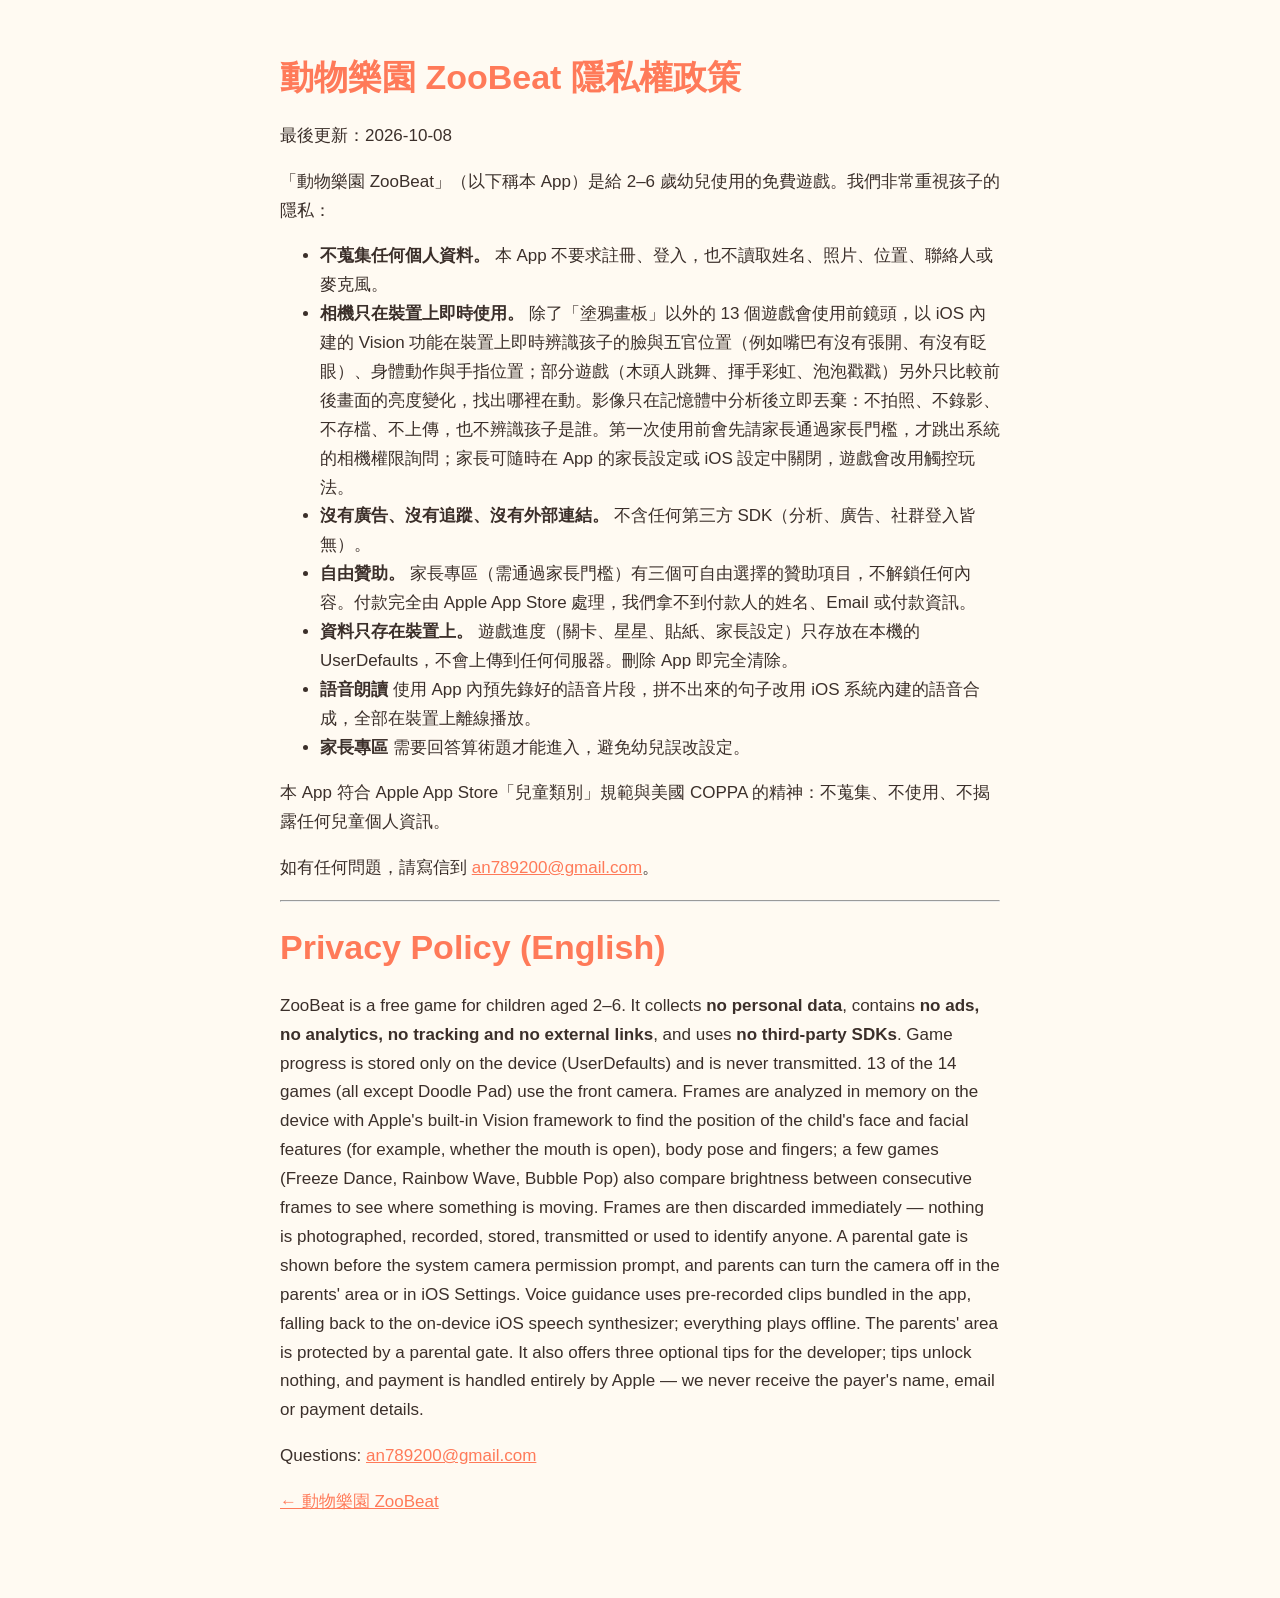
==== privacy.html @ 3dfbe14f "動物樂園 ZooBeat 支援與隱私權政策網頁 Co-Authored-By: Claude Opus 5.5 <noreply@anthropic.com>" ====
<!doctype html><html lang="zh-Hant"><head><meta charset="utf-8"><meta name="viewport" content="width=device-width,initial-scale=1">
<title>隱私權政策 ZooBeat</title><link rel="stylesheet" href="style.css"></head><body><main>
<h1>動物樂園 ZooBeat 隱私權政策</h1>
<p>最後更新：2026-10-08</p>
<p>「動物樂園 ZooBeat」（以下稱本 App）是給 2–6 歲幼兒使用的免費遊戲。我們非常重視孩子的隱私：</p>
<ul>
<li><b>不蒐集任何個人資料。</b> 本 App 不要求註冊、登入，也不讀取姓名、照片、位置、聯絡人或麥克風。</li>
<li><b>相機只在裝置上即時使用。</b> 除了「塗鴉畫板」以外的 13 個遊戲會使用前鏡頭，以 iOS 內建的 Vision 功能在裝置上即時辨識孩子的臉與五官位置（例如嘴巴有沒有張開、有沒有眨眼）、身體動作與手指位置；部分遊戲（木頭人跳舞、揮手彩虹、泡泡戳戳）另外只比較前後畫面的亮度變化，找出哪裡在動。影像只在記憶體中分析後立即丟棄：不拍照、不錄影、不存檔、不上傳，也不辨識孩子是誰。第一次使用前會先請家長通過家長門檻，才跳出系統的相機權限詢問；家長可隨時在 App 的家長設定或 iOS 設定中關閉，遊戲會改用觸控玩法。</li>
<li><b>沒有廣告、沒有追蹤、沒有外部連結。</b> 不含任何第三方 SDK（分析、廣告、社群登入皆無）。</li>
<li><b>自由贊助。</b> 家長專區（需通過家長門檻）有三個可自由選擇的贊助項目，不解鎖任何內容。付款完全由 Apple App Store 處理，我們拿不到付款人的姓名、Email 或付款資訊。</li>
<li><b>資料只存在裝置上。</b> 遊戲進度（關卡、星星、貼紙、家長設定）只存放在本機的 UserDefaults，不會上傳到任何伺服器。刪除 App 即完全清除。</li>
<li><b>語音朗讀</b> 使用 App 內預先錄好的語音片段，拼不出來的句子改用 iOS 系統內建的語音合成，全部在裝置上離線播放。</li>
<li><b>家長專區</b> 需要回答算術題才能進入，避免幼兒誤改設定。</li>
</ul>
<p>本 App 符合 Apple App Store「兒童類別」規範與美國 COPPA 的精神：不蒐集、不使用、不揭露任何兒童個人資訊。</p>
<p>如有任何問題，請寫信到 <a href="mailto:an789200@gmail.com">an789200@gmail.com</a>。</p>
<hr>
<h1>Privacy Policy (English)</h1>
<p>ZooBeat is a free game for children aged 2–6. It collects <b>no personal data</b>, contains <b>no ads, no analytics, no tracking and no external links</b>, and uses <b>no third-party SDKs</b>. Game progress is stored only on the device (UserDefaults) and is never transmitted. 13 of the 14 games (all except Doodle Pad) use the front camera. Frames are analyzed in memory on the device with Apple&#x27;s built-in Vision framework to find the position of the child&#x27;s face and facial features (for example, whether the mouth is open), body pose and fingers; a few games (Freeze Dance, Rainbow Wave, Bubble Pop) also compare brightness between consecutive frames to see where something is moving. Frames are then discarded immediately — nothing is photographed, recorded, stored, transmitted or used to identify anyone. A parental gate is shown before the system camera permission prompt, and parents can turn the camera off in the parents&#x27; area or in iOS Settings. Voice guidance uses pre-recorded clips bundled in the app, falling back to the on-device iOS speech synthesizer; everything plays offline. The parents&#x27; area is protected by a parental gate. It also offers three optional tips for the developer; tips unlock nothing, and payment is handled entirely by Apple — we never receive the payer&#x27;s name, email or payment details.</p>
<p>Questions: <a href="mailto:an789200@gmail.com">an789200@gmail.com</a></p>
<p><a href="index.html">← 動物樂園 ZooBeat</a></p>
</main></body></html>
---- style.css ----
:root{--bg:#fffaf2;--ink:#3b2f2a;--muted:#7a6a60;--accent:#ff7a59}
@media (prefers-color-scheme:dark){:root{--bg:#1e1a17;--ink:#f3ebe4;--muted:#b8a99e;--accent:#ff9a7f}}
body{margin:0;background:var(--bg);color:var(--ink);font:17px/1.7 -apple-system,"PingFang TC",sans-serif}
main{max-width:720px;margin:0 auto;padding:32px 16px 64px}
h1{color:var(--accent);line-height:1.3}h2{margin-top:2em}
a{color:var(--accent)}small,.muted{color:var(--muted)}
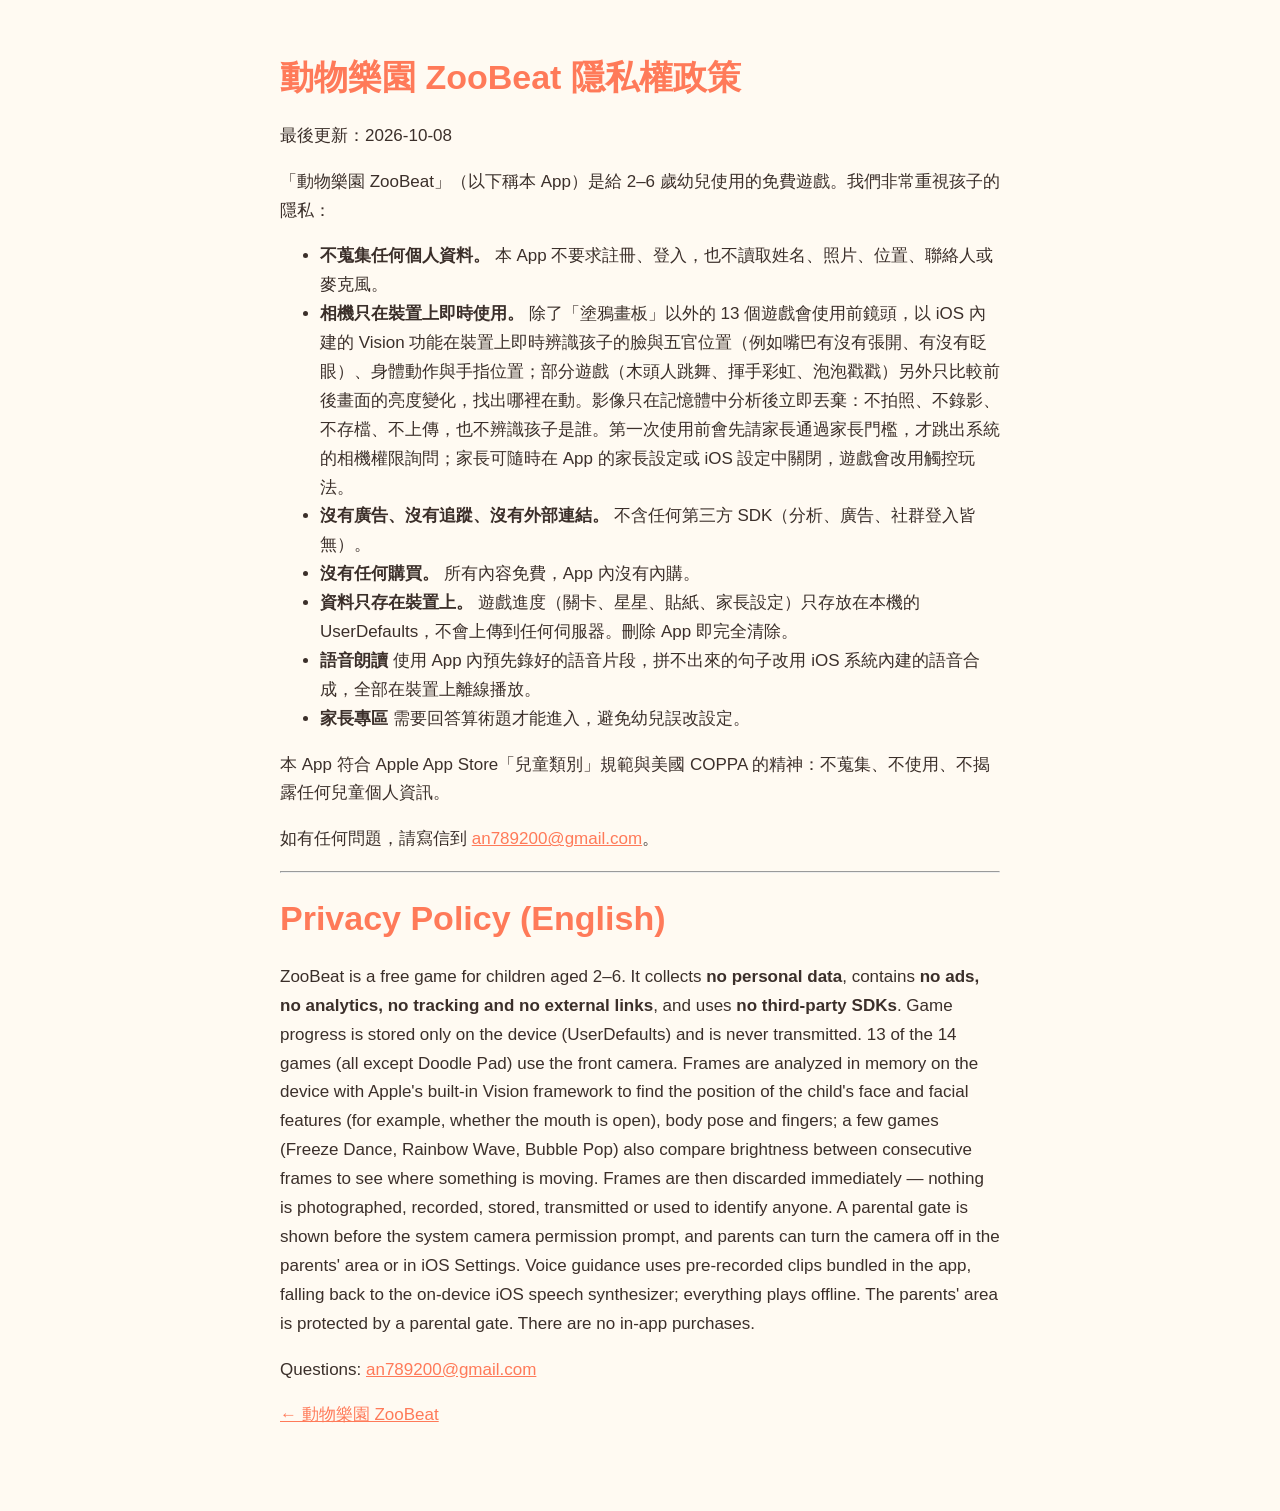
==== commit 628fa457: "移除贊助內購的說明，改為無內購" ====
--- a/privacy.html
+++ b/privacy.html
@@ -7,7 +7,7 @@
 <li><b>不蒐集任何個人資料。</b> 本 App 不要求註冊、登入，也不讀取姓名、照片、位置、聯絡人或麥克風。</li>
 <li><b>相機只在裝置上即時使用。</b> 除了「塗鴉畫板」以外的 13 個遊戲會使用前鏡頭，以 iOS 內建的 Vision 功能在裝置上即時辨識孩子的臉與五官位置（例如嘴巴有沒有張開、有沒有眨眼）、身體動作與手指位置；部分遊戲（木頭人跳舞、揮手彩虹、泡泡戳戳）另外只比較前後畫面的亮度變化，找出哪裡在動。影像只在記憶體中分析後立即丟棄：不拍照、不錄影、不存檔、不上傳，也不辨識孩子是誰。第一次使用前會先請家長通過家長門檻，才跳出系統的相機權限詢問；家長可隨時在 App 的家長設定或 iOS 設定中關閉，遊戲會改用觸控玩法。</li>
 <li><b>沒有廣告、沒有追蹤、沒有外部連結。</b> 不含任何第三方 SDK（分析、廣告、社群登入皆無）。</li>
-<li><b>自由贊助。</b> 家長專區（需通過家長門檻）有三個可自由選擇的贊助項目，不解鎖任何內容。付款完全由 Apple App Store 處理，我們拿不到付款人的姓名、Email 或付款資訊。</li>
+<li><b>沒有任何購買。</b> 所有內容免費，App 內沒有內購。</li>
 <li><b>資料只存在裝置上。</b> 遊戲進度（關卡、星星、貼紙、家長設定）只存放在本機的 UserDefaults，不會上傳到任何伺服器。刪除 App 即完全清除。</li>
 <li><b>語音朗讀</b> 使用 App 內預先錄好的語音片段，拼不出來的句子改用 iOS 系統內建的語音合成，全部在裝置上離線播放。</li>
 <li><b>家長專區</b> 需要回答算術題才能進入，避免幼兒誤改設定。</li>
@@ -16,7 +16,7 @@
 <p>如有任何問題，請寫信到 <a href="mailto:an789200@gmail.com">an789200@gmail.com</a>。</p>
 <hr>
 <h1>Privacy Policy (English)</h1>
-<p>ZooBeat is a free game for children aged 2–6. It collects <b>no personal data</b>, contains <b>no ads, no analytics, no tracking and no external links</b>, and uses <b>no third-party SDKs</b>. Game progress is stored only on the device (UserDefaults) and is never transmitted. 13 of the 14 games (all except Doodle Pad) use the front camera. Frames are analyzed in memory on the device with Apple&#x27;s built-in Vision framework to find the position of the child&#x27;s face and facial features (for example, whether the mouth is open), body pose and fingers; a few games (Freeze Dance, Rainbow Wave, Bubble Pop) also compare brightness between consecutive frames to see where something is moving. Frames are then discarded immediately — nothing is photographed, recorded, stored, transmitted or used to identify anyone. A parental gate is shown before the system camera permission prompt, and parents can turn the camera off in the parents&#x27; area or in iOS Settings. Voice guidance uses pre-recorded clips bundled in the app, falling back to the on-device iOS speech synthesizer; everything plays offline. The parents&#x27; area is protected by a parental gate. It also offers three optional tips for the developer; tips unlock nothing, and payment is handled entirely by Apple — we never receive the payer&#x27;s name, email or payment details.</p>
+<p>ZooBeat is a free game for children aged 2–6. It collects <b>no personal data</b>, contains <b>no ads, no analytics, no tracking and no external links</b>, and uses <b>no third-party SDKs</b>. Game progress is stored only on the device (UserDefaults) and is never transmitted. 13 of the 14 games (all except Doodle Pad) use the front camera. Frames are analyzed in memory on the device with Apple&#x27;s built-in Vision framework to find the position of the child&#x27;s face and facial features (for example, whether the mouth is open), body pose and fingers; a few games (Freeze Dance, Rainbow Wave, Bubble Pop) also compare brightness between consecutive frames to see where something is moving. Frames are then discarded immediately — nothing is photographed, recorded, stored, transmitted or used to identify anyone. A parental gate is shown before the system camera permission prompt, and parents can turn the camera off in the parents&#x27; area or in iOS Settings. Voice guidance uses pre-recorded clips bundled in the app, falling back to the on-device iOS speech synthesizer; everything plays offline. The parents&#x27; area is protected by a parental gate. There are no in-app purchases.</p>
 <p>Questions: <a href="mailto:an789200@gmail.com">an789200@gmail.com</a></p>
 <p><a href="index.html">← 動物樂園 ZooBeat</a></p>
 </main></body></html>
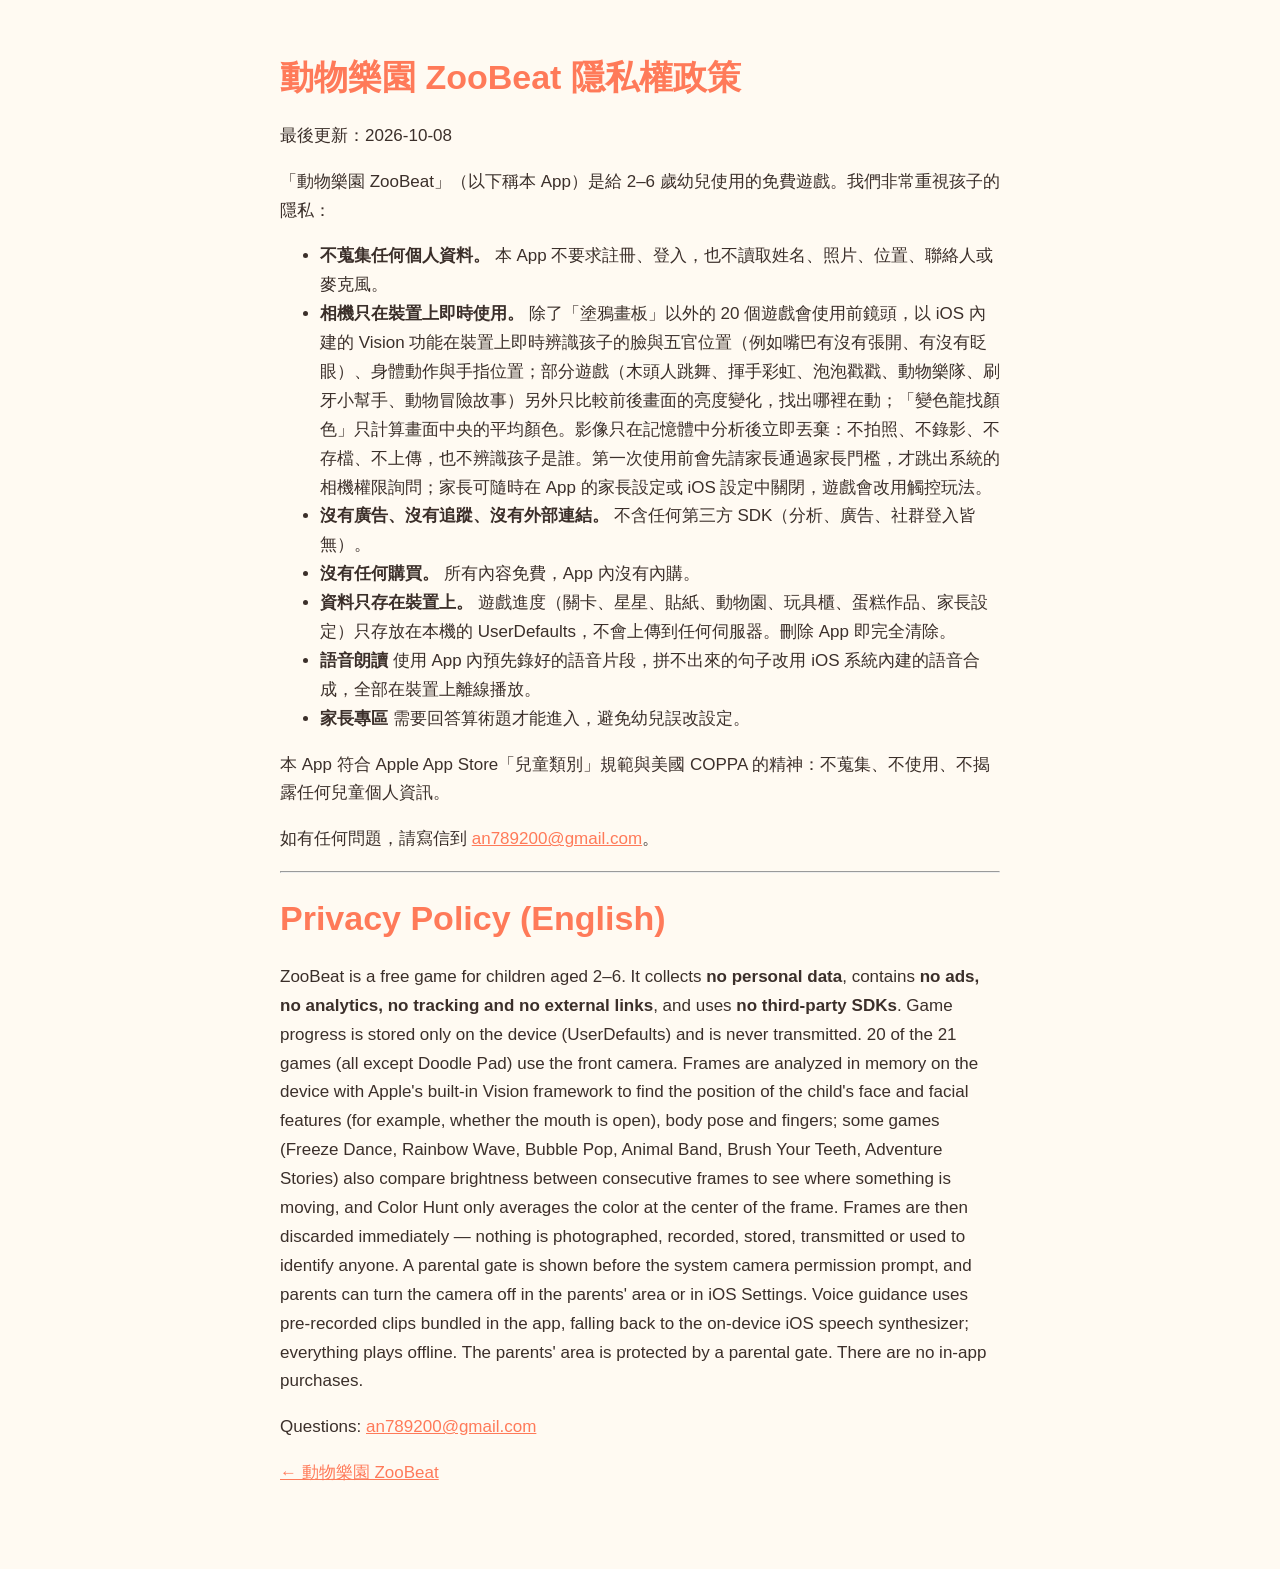
==== commit 6c5b6da6: "動物樂園擴充到 21 個遊戲：更新首頁介紹與隱私權政策的相機說明、本機資料項目 Co-Authored-By: Claude Opus 5.5 <noreply@anthropic.com>" ====
--- a/privacy.html
+++ b/privacy.html
@@ -5,10 +5,10 @@
 <p>「動物樂園 ZooBeat」（以下稱本 App）是給 2–6 歲幼兒使用的免費遊戲。我們非常重視孩子的隱私：</p>
 <ul>
 <li><b>不蒐集任何個人資料。</b> 本 App 不要求註冊、登入，也不讀取姓名、照片、位置、聯絡人或麥克風。</li>
-<li><b>相機只在裝置上即時使用。</b> 除了「塗鴉畫板」以外的 13 個遊戲會使用前鏡頭，以 iOS 內建的 Vision 功能在裝置上即時辨識孩子的臉與五官位置（例如嘴巴有沒有張開、有沒有眨眼）、身體動作與手指位置；部分遊戲（木頭人跳舞、揮手彩虹、泡泡戳戳）另外只比較前後畫面的亮度變化，找出哪裡在動。影像只在記憶體中分析後立即丟棄：不拍照、不錄影、不存檔、不上傳，也不辨識孩子是誰。第一次使用前會先請家長通過家長門檻，才跳出系統的相機權限詢問；家長可隨時在 App 的家長設定或 iOS 設定中關閉，遊戲會改用觸控玩法。</li>
+<li><b>相機只在裝置上即時使用。</b> 除了「塗鴉畫板」以外的 20 個遊戲會使用前鏡頭，以 iOS 內建的 Vision 功能在裝置上即時辨識孩子的臉與五官位置（例如嘴巴有沒有張開、有沒有眨眼）、身體動作與手指位置；部分遊戲（木頭人跳舞、揮手彩虹、泡泡戳戳、動物樂隊、刷牙小幫手、動物冒險故事）另外只比較前後畫面的亮度變化，找出哪裡在動；「變色龍找顏色」只計算畫面中央的平均顏色。影像只在記憶體中分析後立即丟棄：不拍照、不錄影、不存檔、不上傳，也不辨識孩子是誰。第一次使用前會先請家長通過家長門檻，才跳出系統的相機權限詢問；家長可隨時在 App 的家長設定或 iOS 設定中關閉，遊戲會改用觸控玩法。</li>
 <li><b>沒有廣告、沒有追蹤、沒有外部連結。</b> 不含任何第三方 SDK（分析、廣告、社群登入皆無）。</li>
 <li><b>沒有任何購買。</b> 所有內容免費，App 內沒有內購。</li>
-<li><b>資料只存在裝置上。</b> 遊戲進度（關卡、星星、貼紙、家長設定）只存放在本機的 UserDefaults，不會上傳到任何伺服器。刪除 App 即完全清除。</li>
+<li><b>資料只存在裝置上。</b> 遊戲進度（關卡、星星、貼紙、動物園、玩具櫃、蛋糕作品、家長設定）只存放在本機的 UserDefaults，不會上傳到任何伺服器。刪除 App 即完全清除。</li>
 <li><b>語音朗讀</b> 使用 App 內預先錄好的語音片段，拼不出來的句子改用 iOS 系統內建的語音合成，全部在裝置上離線播放。</li>
 <li><b>家長專區</b> 需要回答算術題才能進入，避免幼兒誤改設定。</li>
 </ul>
@@ -16,7 +16,7 @@
 <p>如有任何問題，請寫信到 <a href="mailto:an789200@gmail.com">an789200@gmail.com</a>。</p>
 <hr>
 <h1>Privacy Policy (English)</h1>
-<p>ZooBeat is a free game for children aged 2–6. It collects <b>no personal data</b>, contains <b>no ads, no analytics, no tracking and no external links</b>, and uses <b>no third-party SDKs</b>. Game progress is stored only on the device (UserDefaults) and is never transmitted. 13 of the 14 games (all except Doodle Pad) use the front camera. Frames are analyzed in memory on the device with Apple&#x27;s built-in Vision framework to find the position of the child&#x27;s face and facial features (for example, whether the mouth is open), body pose and fingers; a few games (Freeze Dance, Rainbow Wave, Bubble Pop) also compare brightness between consecutive frames to see where something is moving. Frames are then discarded immediately — nothing is photographed, recorded, stored, transmitted or used to identify anyone. A parental gate is shown before the system camera permission prompt, and parents can turn the camera off in the parents&#x27; area or in iOS Settings. Voice guidance uses pre-recorded clips bundled in the app, falling back to the on-device iOS speech synthesizer; everything plays offline. The parents&#x27; area is protected by a parental gate. There are no in-app purchases.</p>
+<p>ZooBeat is a free game for children aged 2–6. It collects <b>no personal data</b>, contains <b>no ads, no analytics, no tracking and no external links</b>, and uses <b>no third-party SDKs</b>. Game progress is stored only on the device (UserDefaults) and is never transmitted. 20 of the 21 games (all except Doodle Pad) use the front camera. Frames are analyzed in memory on the device with Apple&#x27;s built-in Vision framework to find the position of the child&#x27;s face and facial features (for example, whether the mouth is open), body pose and fingers; some games (Freeze Dance, Rainbow Wave, Bubble Pop, Animal Band, Brush Your Teeth, Adventure Stories) also compare brightness between consecutive frames to see where something is moving, and Color Hunt only averages the color at the center of the frame. Frames are then discarded immediately — nothing is photographed, recorded, stored, transmitted or used to identify anyone. A parental gate is shown before the system camera permission prompt, and parents can turn the camera off in the parents&#x27; area or in iOS Settings. Voice guidance uses pre-recorded clips bundled in the app, falling back to the on-device iOS speech synthesizer; everything plays offline. The parents&#x27; area is protected by a parental gate. There are no in-app purchases.</p>
 <p>Questions: <a href="mailto:an789200@gmail.com">an789200@gmail.com</a></p>
 <p><a href="index.html">← 動物樂園 ZooBeat</a></p>
 </main></body></html>
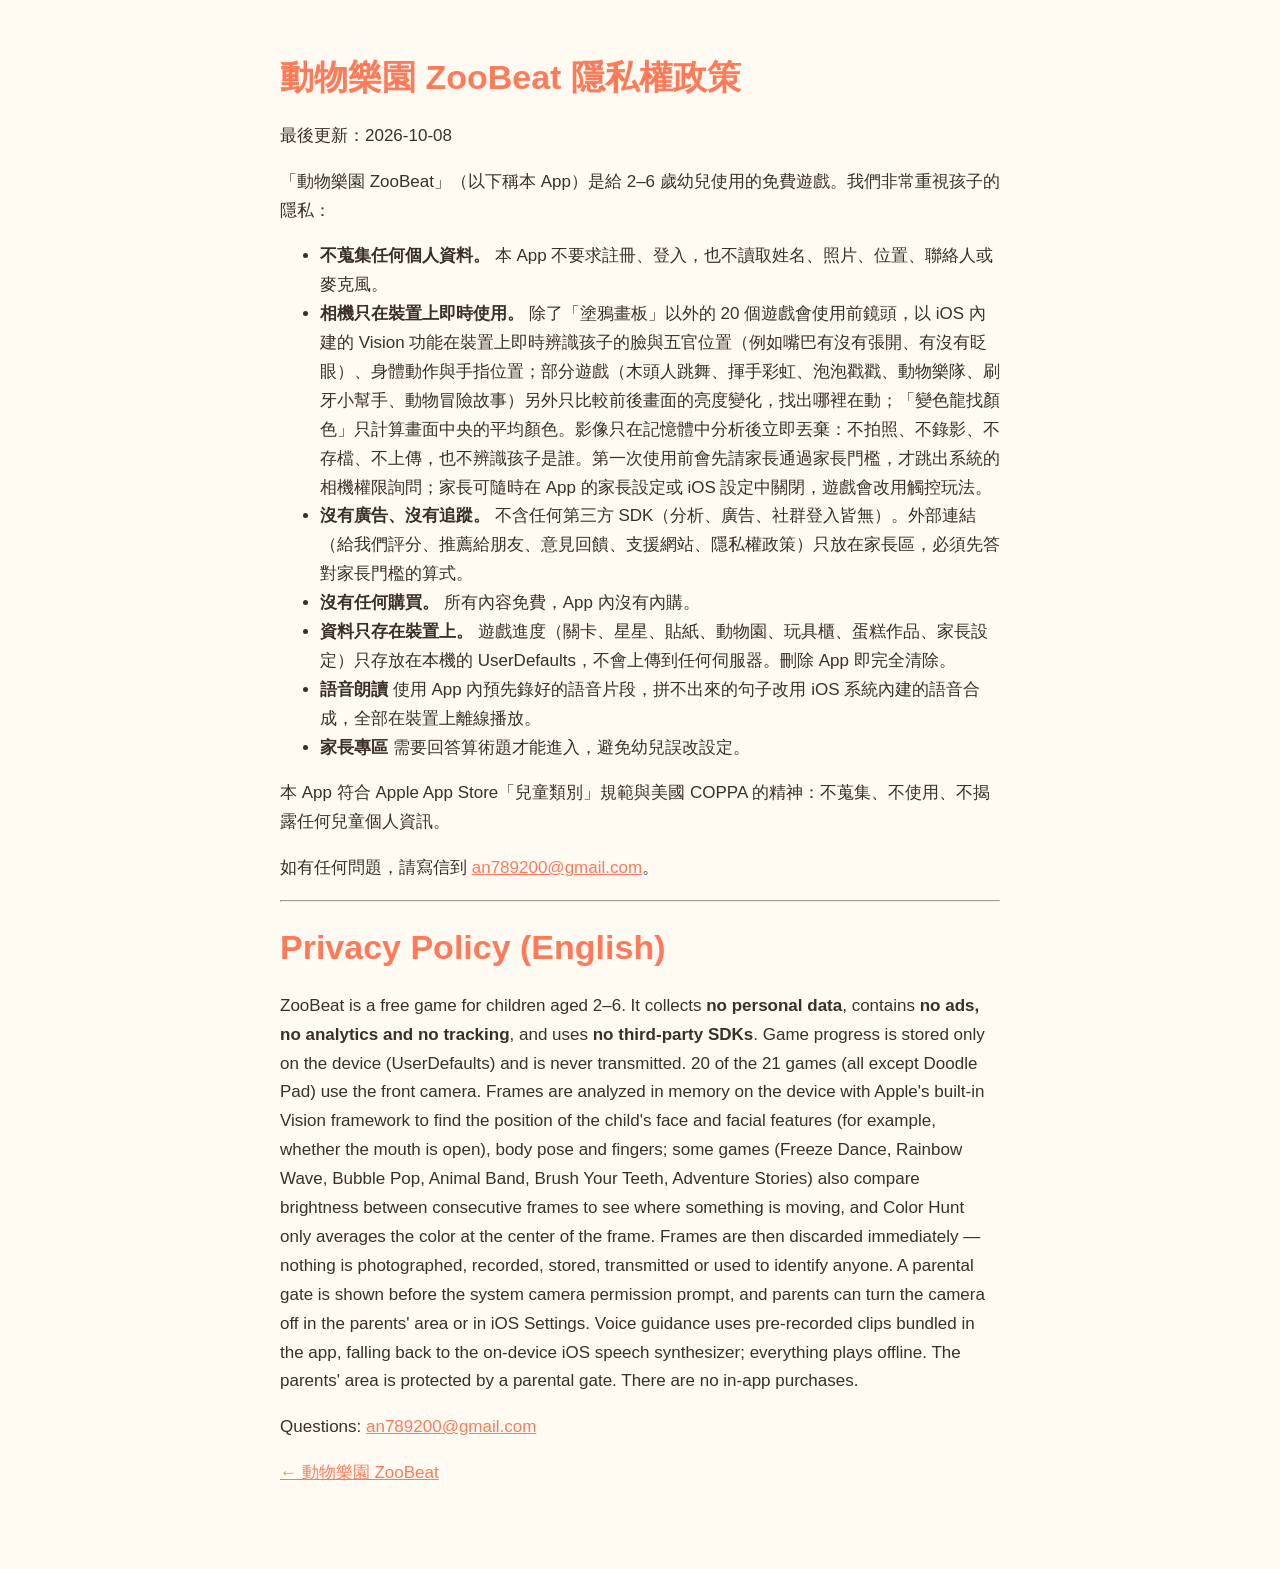
==== commit 562bee12: "隱私權政策：外部連結（評分、推薦給朋友、意見回饋、支援網站、隱私權政策）只放在家長區，須先答對家長門檻 Co-Authored-By: Claude Opus 5.5 <noreply@anthrop" ====
--- a/privacy.html
+++ b/privacy.html
@@ -6,7 +6,7 @@
 <ul>
 <li><b>不蒐集任何個人資料。</b> 本 App 不要求註冊、登入，也不讀取姓名、照片、位置、聯絡人或麥克風。</li>
 <li><b>相機只在裝置上即時使用。</b> 除了「塗鴉畫板」以外的 20 個遊戲會使用前鏡頭，以 iOS 內建的 Vision 功能在裝置上即時辨識孩子的臉與五官位置（例如嘴巴有沒有張開、有沒有眨眼）、身體動作與手指位置；部分遊戲（木頭人跳舞、揮手彩虹、泡泡戳戳、動物樂隊、刷牙小幫手、動物冒險故事）另外只比較前後畫面的亮度變化，找出哪裡在動；「變色龍找顏色」只計算畫面中央的平均顏色。影像只在記憶體中分析後立即丟棄：不拍照、不錄影、不存檔、不上傳，也不辨識孩子是誰。第一次使用前會先請家長通過家長門檻，才跳出系統的相機權限詢問；家長可隨時在 App 的家長設定或 iOS 設定中關閉，遊戲會改用觸控玩法。</li>
-<li><b>沒有廣告、沒有追蹤、沒有外部連結。</b> 不含任何第三方 SDK（分析、廣告、社群登入皆無）。</li>
+<li><b>沒有廣告、沒有追蹤。</b> 不含任何第三方 SDK（分析、廣告、社群登入皆無）。外部連結（給我們評分、推薦給朋友、意見回饋、支援網站、隱私權政策）只放在家長區，必須先答對家長門檻的算式。</li>
 <li><b>沒有任何購買。</b> 所有內容免費，App 內沒有內購。</li>
 <li><b>資料只存在裝置上。</b> 遊戲進度（關卡、星星、貼紙、動物園、玩具櫃、蛋糕作品、家長設定）只存放在本機的 UserDefaults，不會上傳到任何伺服器。刪除 App 即完全清除。</li>
 <li><b>語音朗讀</b> 使用 App 內預先錄好的語音片段，拼不出來的句子改用 iOS 系統內建的語音合成，全部在裝置上離線播放。</li>
@@ -16,7 +16,7 @@
 <p>如有任何問題，請寫信到 <a href="mailto:an789200@gmail.com">an789200@gmail.com</a>。</p>
 <hr>
 <h1>Privacy Policy (English)</h1>
-<p>ZooBeat is a free game for children aged 2–6. It collects <b>no personal data</b>, contains <b>no ads, no analytics, no tracking and no external links</b>, and uses <b>no third-party SDKs</b>. Game progress is stored only on the device (UserDefaults) and is never transmitted. 20 of the 21 games (all except Doodle Pad) use the front camera. Frames are analyzed in memory on the device with Apple&#x27;s built-in Vision framework to find the position of the child&#x27;s face and facial features (for example, whether the mouth is open), body pose and fingers; some games (Freeze Dance, Rainbow Wave, Bubble Pop, Animal Band, Brush Your Teeth, Adventure Stories) also compare brightness between consecutive frames to see where something is moving, and Color Hunt only averages the color at the center of the frame. Frames are then discarded immediately — nothing is photographed, recorded, stored, transmitted or used to identify anyone. A parental gate is shown before the system camera permission prompt, and parents can turn the camera off in the parents&#x27; area or in iOS Settings. Voice guidance uses pre-recorded clips bundled in the app, falling back to the on-device iOS speech synthesizer; everything plays offline. The parents&#x27; area is protected by a parental gate. There are no in-app purchases.</p>
+<p>ZooBeat is a free game for children aged 2–6. It collects <b>no personal data</b>, contains <b>no ads, no analytics and no tracking</b>, and uses <b>no third-party SDKs</b>. Game progress is stored only on the device (UserDefaults) and is never transmitted. 20 of the 21 games (all except Doodle Pad) use the front camera. Frames are analyzed in memory on the device with Apple&#x27;s built-in Vision framework to find the position of the child&#x27;s face and facial features (for example, whether the mouth is open), body pose and fingers; some games (Freeze Dance, Rainbow Wave, Bubble Pop, Animal Band, Brush Your Teeth, Adventure Stories) also compare brightness between consecutive frames to see where something is moving, and Color Hunt only averages the color at the center of the frame. Frames are then discarded immediately — nothing is photographed, recorded, stored, transmitted or used to identify anyone. A parental gate is shown before the system camera permission prompt, and parents can turn the camera off in the parents&#x27; area or in iOS Settings. Voice guidance uses pre-recorded clips bundled in the app, falling back to the on-device iOS speech synthesizer; everything plays offline. The parents&#x27; area is protected by a parental gate. There are no in-app purchases.</p>
 <p>Questions: <a href="mailto:an789200@gmail.com">an789200@gmail.com</a></p>
 <p><a href="index.html">← 動物樂園 ZooBeat</a></p>
 </main></body></html>
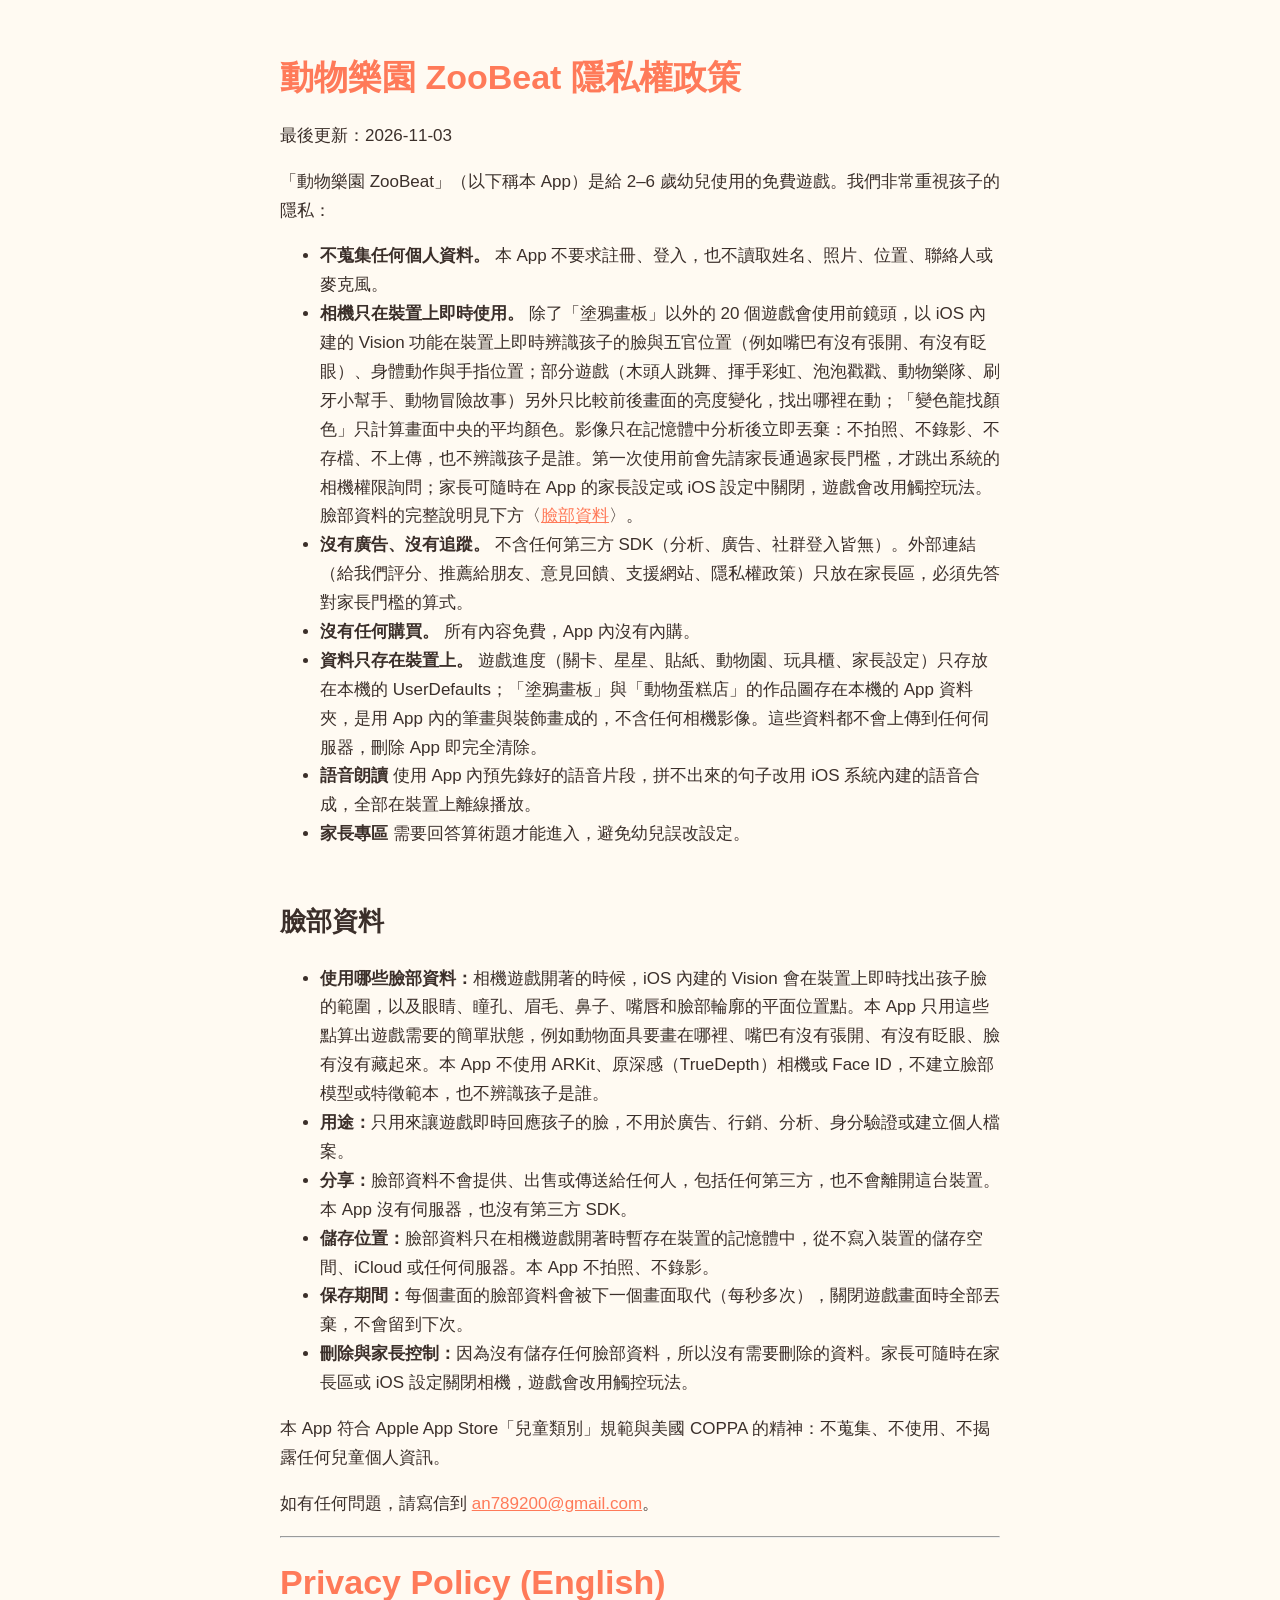
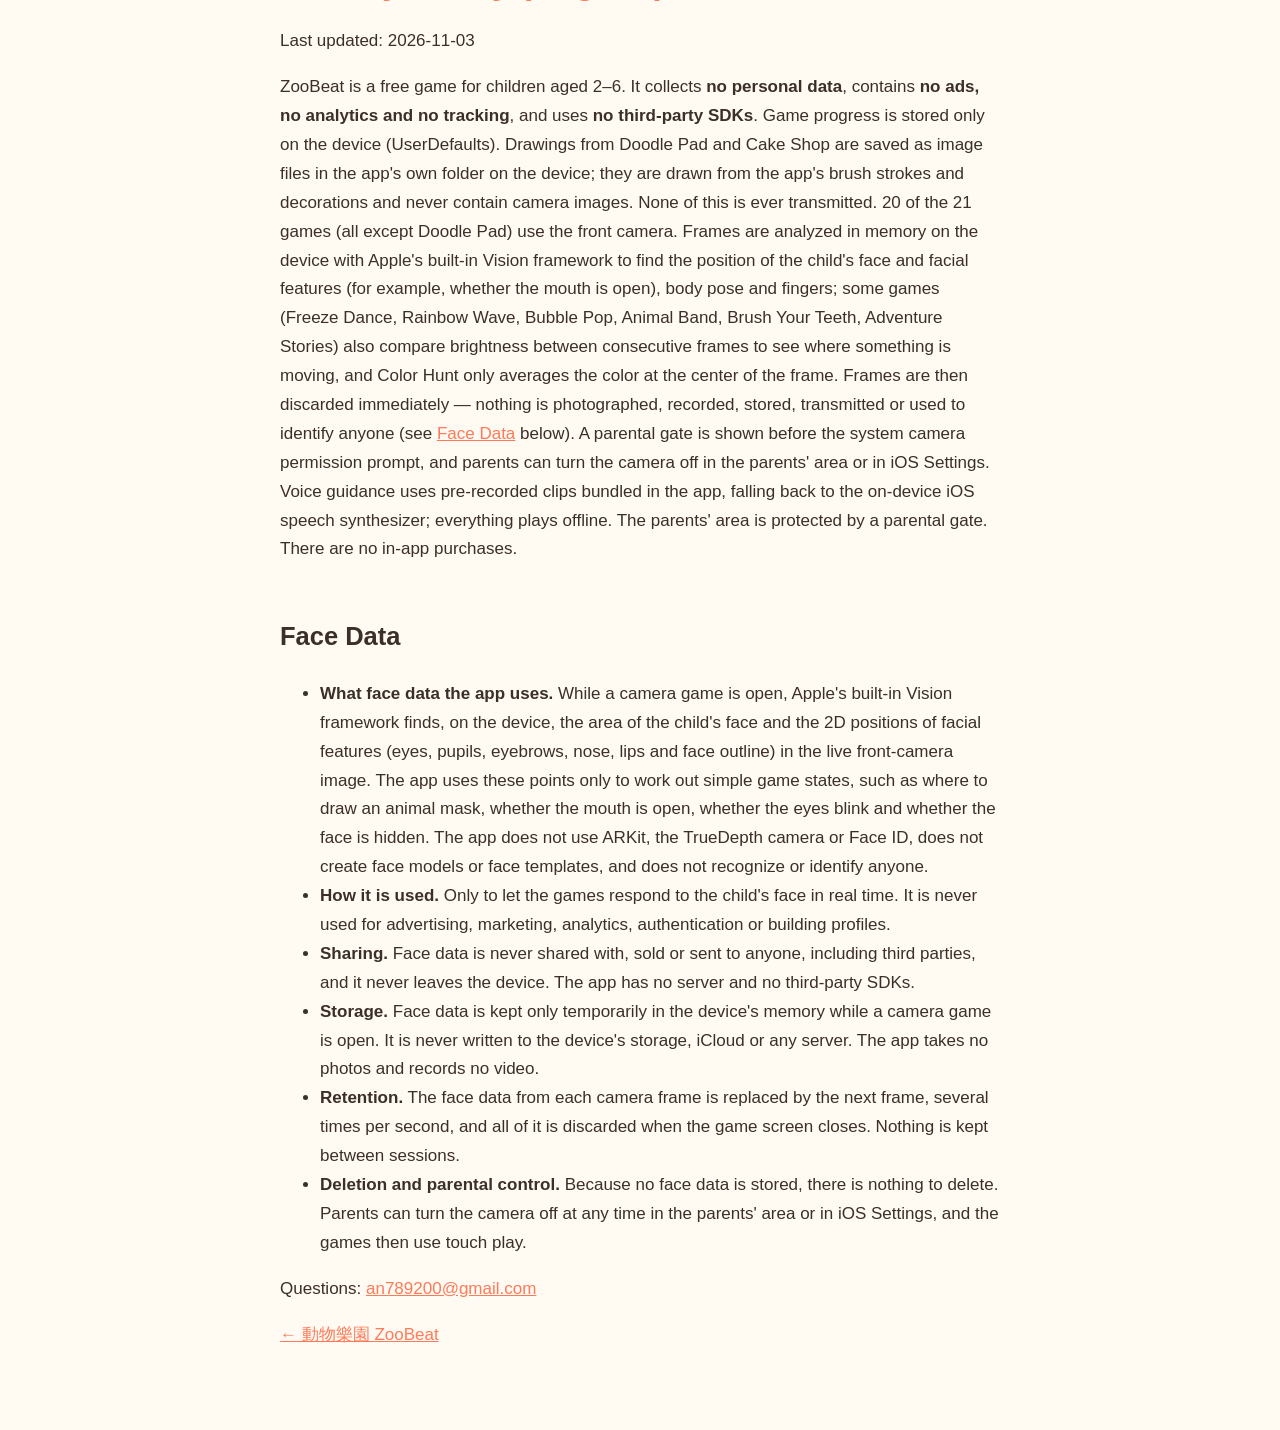
==== commit 4f1b1116: "隱私權政策：新增「臉部資料／Face Data」一節（使用哪些資料、用途、分享、儲存位置、保存期間、刪除與家長控制），修正作品圖的存放說明 Co-Authored-By: Claude Opus 5." ====
--- a/privacy.html
+++ b/privacy.html
@@ -1,22 +1,41 @@
 <!doctype html><html lang="zh-Hant"><head><meta charset="utf-8"><meta name="viewport" content="width=device-width,initial-scale=1">
 <title>隱私權政策 ZooBeat</title><link rel="stylesheet" href="style.css"></head><body><main>
 <h1>動物樂園 ZooBeat 隱私權政策</h1>
-<p>最後更新：2026-10-08</p>
+<p>最後更新：2026-11-03</p>
 <p>「動物樂園 ZooBeat」（以下稱本 App）是給 2–6 歲幼兒使用的免費遊戲。我們非常重視孩子的隱私：</p>
 <ul>
 <li><b>不蒐集任何個人資料。</b> 本 App 不要求註冊、登入，也不讀取姓名、照片、位置、聯絡人或麥克風。</li>
-<li><b>相機只在裝置上即時使用。</b> 除了「塗鴉畫板」以外的 20 個遊戲會使用前鏡頭，以 iOS 內建的 Vision 功能在裝置上即時辨識孩子的臉與五官位置（例如嘴巴有沒有張開、有沒有眨眼）、身體動作與手指位置；部分遊戲（木頭人跳舞、揮手彩虹、泡泡戳戳、動物樂隊、刷牙小幫手、動物冒險故事）另外只比較前後畫面的亮度變化，找出哪裡在動；「變色龍找顏色」只計算畫面中央的平均顏色。影像只在記憶體中分析後立即丟棄：不拍照、不錄影、不存檔、不上傳，也不辨識孩子是誰。第一次使用前會先請家長通過家長門檻，才跳出系統的相機權限詢問；家長可隨時在 App 的家長設定或 iOS 設定中關閉，遊戲會改用觸控玩法。</li>
+<li><b>相機只在裝置上即時使用。</b> 除了「塗鴉畫板」以外的 20 個遊戲會使用前鏡頭，以 iOS 內建的 Vision 功能在裝置上即時辨識孩子的臉與五官位置（例如嘴巴有沒有張開、有沒有眨眼）、身體動作與手指位置；部分遊戲（木頭人跳舞、揮手彩虹、泡泡戳戳、動物樂隊、刷牙小幫手、動物冒險故事）另外只比較前後畫面的亮度變化，找出哪裡在動；「變色龍找顏色」只計算畫面中央的平均顏色。影像只在記憶體中分析後立即丟棄：不拍照、不錄影、不存檔、不上傳，也不辨識孩子是誰。第一次使用前會先請家長通過家長門檻，才跳出系統的相機權限詢問；家長可隨時在 App 的家長設定或 iOS 設定中關閉，遊戲會改用觸控玩法。臉部資料的完整說明見下方〈<a href="#face-data-zh">臉部資料</a>〉。</li>
 <li><b>沒有廣告、沒有追蹤。</b> 不含任何第三方 SDK（分析、廣告、社群登入皆無）。外部連結（給我們評分、推薦給朋友、意見回饋、支援網站、隱私權政策）只放在家長區，必須先答對家長門檻的算式。</li>
 <li><b>沒有任何購買。</b> 所有內容免費，App 內沒有內購。</li>
-<li><b>資料只存在裝置上。</b> 遊戲進度（關卡、星星、貼紙、動物園、玩具櫃、蛋糕作品、家長設定）只存放在本機的 UserDefaults，不會上傳到任何伺服器。刪除 App 即完全清除。</li>
+<li><b>資料只存在裝置上。</b> 遊戲進度（關卡、星星、貼紙、動物園、玩具櫃、家長設定）只存放在本機的 UserDefaults；「塗鴉畫板」與「動物蛋糕店」的作品圖存在本機的 App 資料夾，是用 App 內的筆畫與裝飾畫成的，不含任何相機影像。這些資料都不會上傳到任何伺服器，刪除 App 即完全清除。</li>
 <li><b>語音朗讀</b> 使用 App 內預先錄好的語音片段，拼不出來的句子改用 iOS 系統內建的語音合成，全部在裝置上離線播放。</li>
 <li><b>家長專區</b> 需要回答算術題才能進入，避免幼兒誤改設定。</li>
+</ul>
+<h2 id="face-data-zh">臉部資料</h2>
+<ul>
+<li><b>使用哪些臉部資料：</b>相機遊戲開著的時候，iOS 內建的 Vision 會在裝置上即時找出孩子臉的範圍，以及眼睛、瞳孔、眉毛、鼻子、嘴唇和臉部輪廓的平面位置點。本 App 只用這些點算出遊戲需要的簡單狀態，例如動物面具要畫在哪裡、嘴巴有沒有張開、有沒有眨眼、臉有沒有藏起來。本 App 不使用 ARKit、原深感（TrueDepth）相機或 Face ID，不建立臉部模型或特徵範本，也不辨識孩子是誰。</li>
+<li><b>用途：</b>只用來讓遊戲即時回應孩子的臉，不用於廣告、行銷、分析、身分驗證或建立個人檔案。</li>
+<li><b>分享：</b>臉部資料不會提供、出售或傳送給任何人，包括任何第三方，也不會離開這台裝置。本 App 沒有伺服器，也沒有第三方 SDK。</li>
+<li><b>儲存位置：</b>臉部資料只在相機遊戲開著時暫存在裝置的記憶體中，從不寫入裝置的儲存空間、iCloud 或任何伺服器。本 App 不拍照、不錄影。</li>
+<li><b>保存期間：</b>每個畫面的臉部資料會被下一個畫面取代（每秒多次），關閉遊戲畫面時全部丟棄，不會留到下次。</li>
+<li><b>刪除與家長控制：</b>因為沒有儲存任何臉部資料，所以沒有需要刪除的資料。家長可隨時在家長區或 iOS 設定關閉相機，遊戲會改用觸控玩法。</li>
 </ul>
 <p>本 App 符合 Apple App Store「兒童類別」規範與美國 COPPA 的精神：不蒐集、不使用、不揭露任何兒童個人資訊。</p>
 <p>如有任何問題，請寫信到 <a href="mailto:an789200@gmail.com">an789200@gmail.com</a>。</p>
 <hr>
 <h1>Privacy Policy (English)</h1>
-<p>ZooBeat is a free game for children aged 2–6. It collects <b>no personal data</b>, contains <b>no ads, no analytics and no tracking</b>, and uses <b>no third-party SDKs</b>. Game progress is stored only on the device (UserDefaults) and is never transmitted. 20 of the 21 games (all except Doodle Pad) use the front camera. Frames are analyzed in memory on the device with Apple&#x27;s built-in Vision framework to find the position of the child&#x27;s face and facial features (for example, whether the mouth is open), body pose and fingers; some games (Freeze Dance, Rainbow Wave, Bubble Pop, Animal Band, Brush Your Teeth, Adventure Stories) also compare brightness between consecutive frames to see where something is moving, and Color Hunt only averages the color at the center of the frame. Frames are then discarded immediately — nothing is photographed, recorded, stored, transmitted or used to identify anyone. A parental gate is shown before the system camera permission prompt, and parents can turn the camera off in the parents&#x27; area or in iOS Settings. Voice guidance uses pre-recorded clips bundled in the app, falling back to the on-device iOS speech synthesizer; everything plays offline. The parents&#x27; area is protected by a parental gate. There are no in-app purchases.</p>
+<p>Last updated: 2026-11-03</p>
+<p>ZooBeat is a free game for children aged 2–6. It collects <b>no personal data</b>, contains <b>no ads, no analytics and no tracking</b>, and uses <b>no third-party SDKs</b>. Game progress is stored only on the device (UserDefaults). Drawings from Doodle Pad and Cake Shop are saved as image files in the app&#x27;s own folder on the device; they are drawn from the app&#x27;s brush strokes and decorations and never contain camera images. None of this is ever transmitted. 20 of the 21 games (all except Doodle Pad) use the front camera. Frames are analyzed in memory on the device with Apple&#x27;s built-in Vision framework to find the position of the child&#x27;s face and facial features (for example, whether the mouth is open), body pose and fingers; some games (Freeze Dance, Rainbow Wave, Bubble Pop, Animal Band, Brush Your Teeth, Adventure Stories) also compare brightness between consecutive frames to see where something is moving, and Color Hunt only averages the color at the center of the frame. Frames are then discarded immediately — nothing is photographed, recorded, stored, transmitted or used to identify anyone (see <a href="#face-data">Face Data</a> below). A parental gate is shown before the system camera permission prompt, and parents can turn the camera off in the parents&#x27; area or in iOS Settings. Voice guidance uses pre-recorded clips bundled in the app, falling back to the on-device iOS speech synthesizer; everything plays offline. The parents&#x27; area is protected by a parental gate. There are no in-app purchases.</p>
+<h2 id="face-data">Face Data</h2>
+<ul>
+<li><b>What face data the app uses.</b> While a camera game is open, Apple&#x27;s built-in Vision framework finds, on the device, the area of the child&#x27;s face and the 2D positions of facial features (eyes, pupils, eyebrows, nose, lips and face outline) in the live front-camera image. The app uses these points only to work out simple game states, such as where to draw an animal mask, whether the mouth is open, whether the eyes blink and whether the face is hidden. The app does not use ARKit, the TrueDepth camera or Face ID, does not create face models or face templates, and does not recognize or identify anyone.</li>
+<li><b>How it is used.</b> Only to let the games respond to the child&#x27;s face in real time. It is never used for advertising, marketing, analytics, authentication or building profiles.</li>
+<li><b>Sharing.</b> Face data is never shared with, sold or sent to anyone, including third parties, and it never leaves the device. The app has no server and no third-party SDKs.</li>
+<li><b>Storage.</b> Face data is kept only temporarily in the device&#x27;s memory while a camera game is open. It is never written to the device&#x27;s storage, iCloud or any server. The app takes no photos and records no video.</li>
+<li><b>Retention.</b> The face data from each camera frame is replaced by the next frame, several times per second, and all of it is discarded when the game screen closes. Nothing is kept between sessions.</li>
+<li><b>Deletion and parental control.</b> Because no face data is stored, there is nothing to delete. Parents can turn the camera off at any time in the parents&#x27; area or in iOS Settings, and the games then use touch play.</li>
+</ul>
 <p>Questions: <a href="mailto:an789200@gmail.com">an789200@gmail.com</a></p>
 <p><a href="index.html">← 動物樂園 ZooBeat</a></p>
 </main></body></html>
